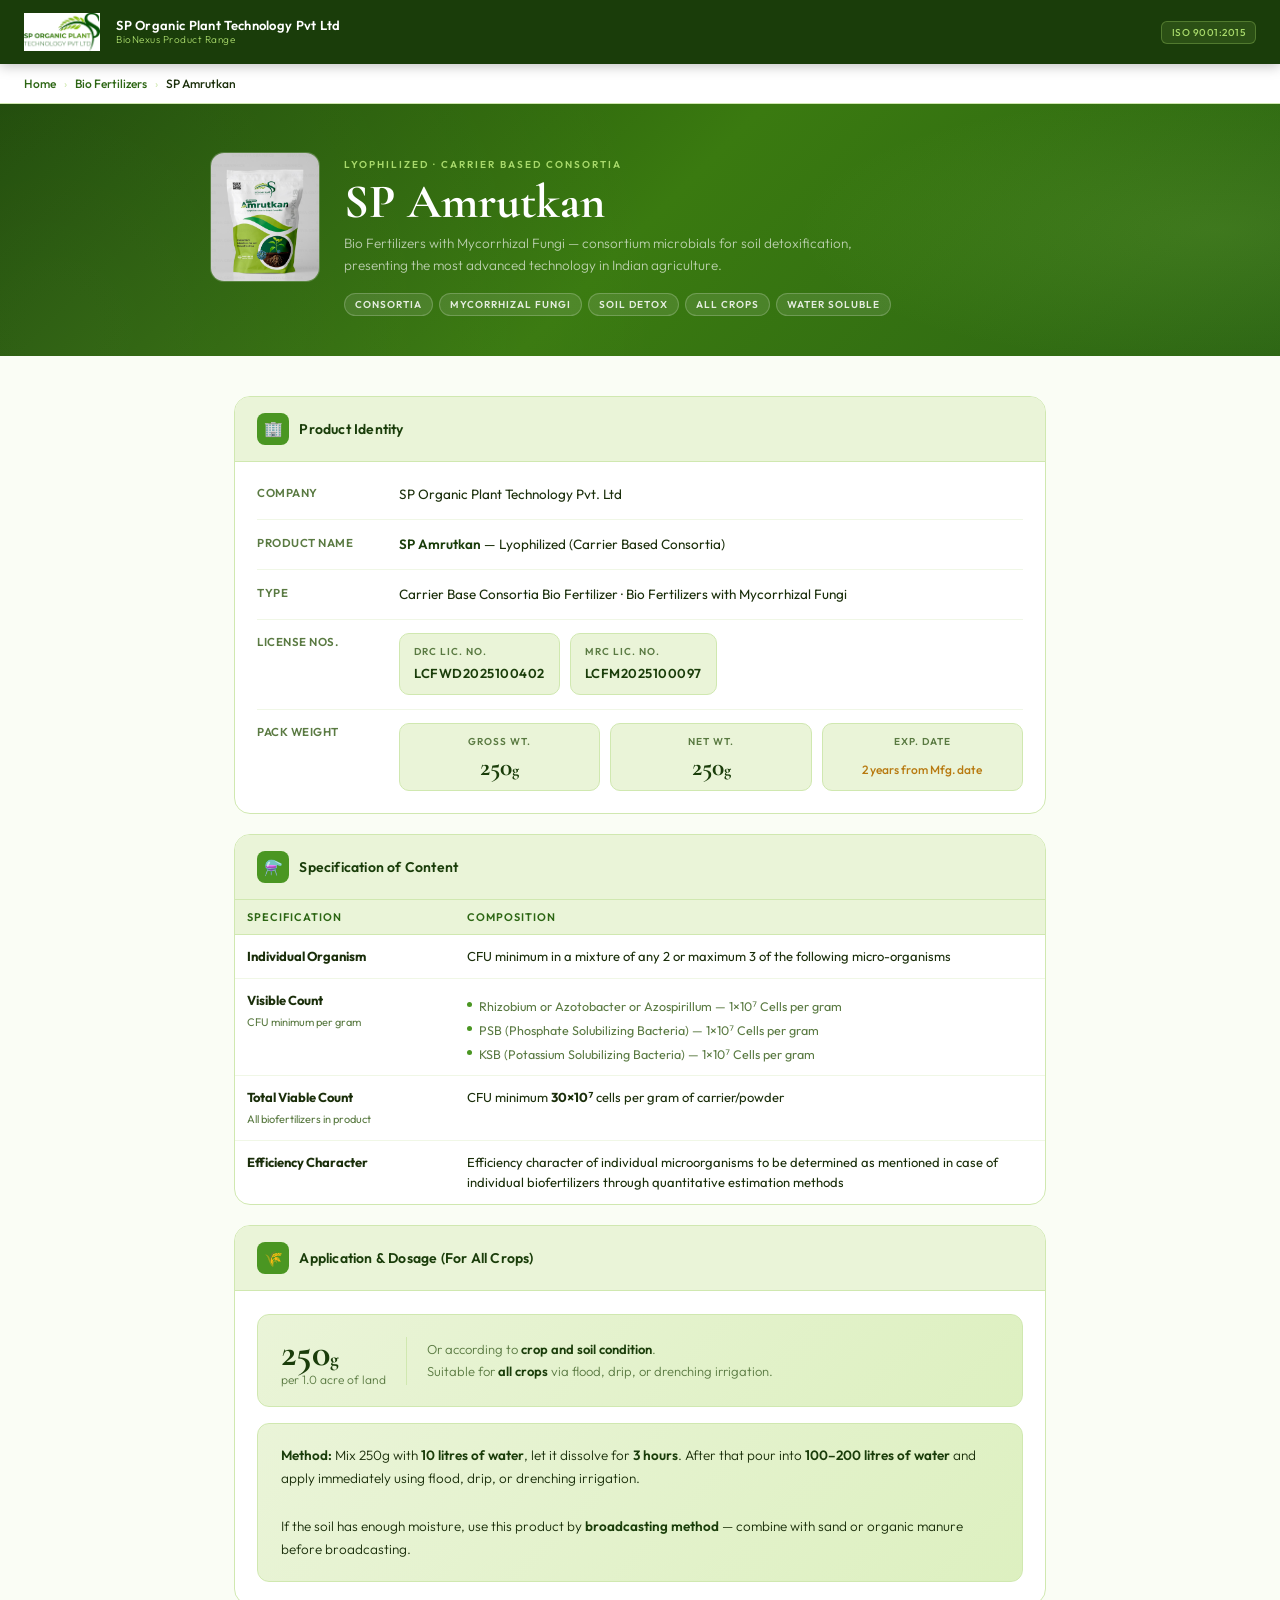
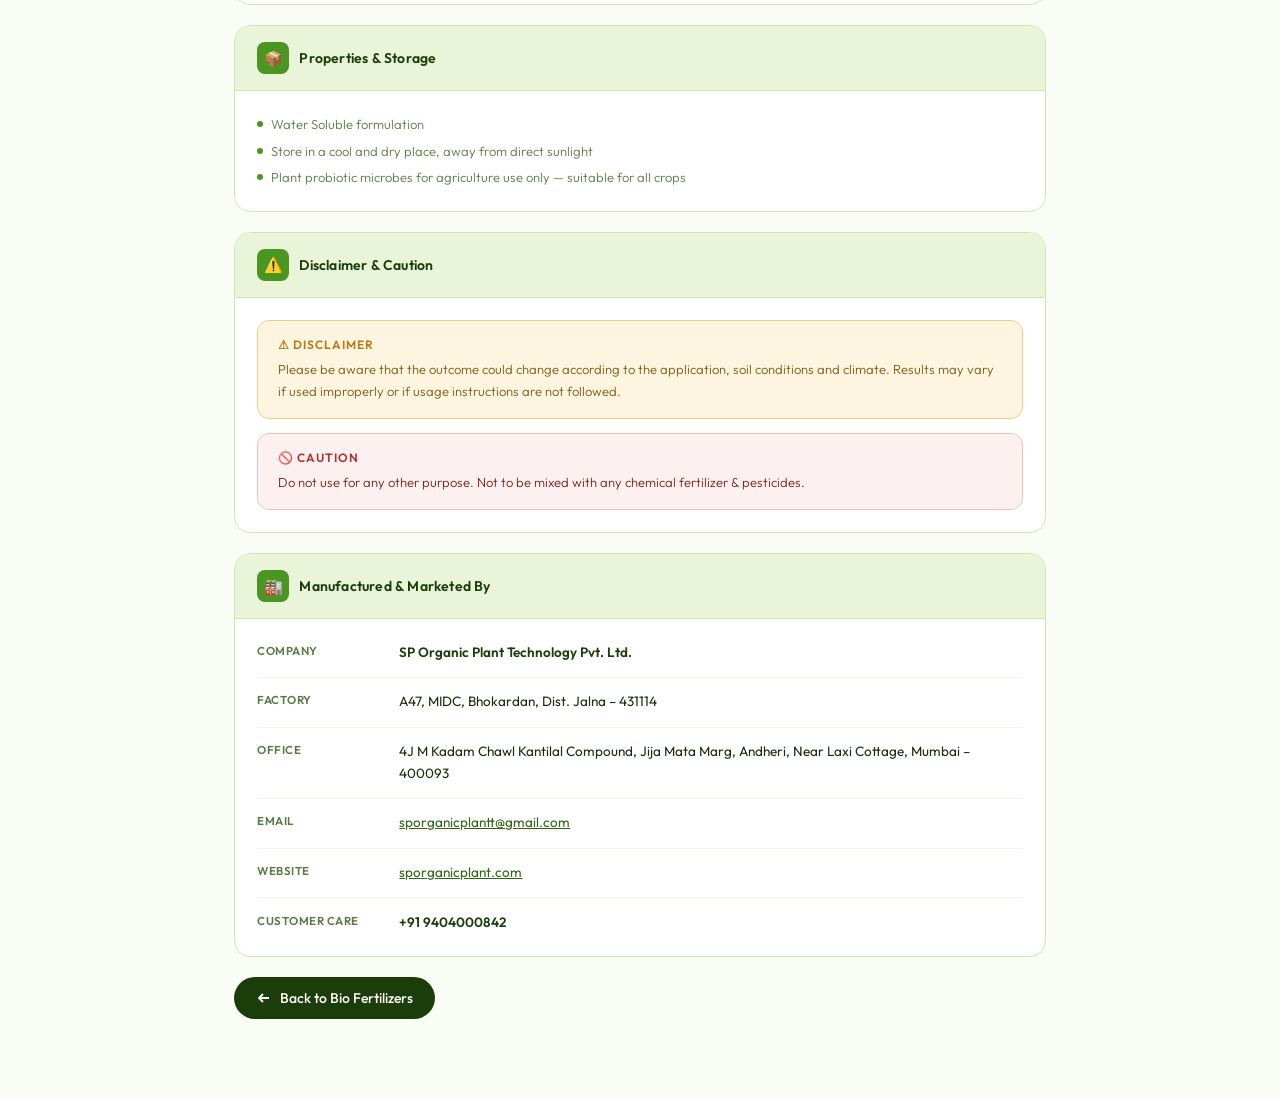
==== amrutkan.html @ eb38f760 "New files added Added new files asdadwfsgfbgdf" ====
<!DOCTYPE html>
<html lang="en">
<head>
<meta charset="UTF-8">
<meta name="viewport" content="width=device-width, initial-scale=1.0">
<title>SP Amrutkan – Lyophilized Carrier Based Consortia</title>
<link href="https://fonts.googleapis.com/css2?family=Cormorant+Garamond:wght@400;600;700&family=Outfit:wght@300;400;500;600&display=swap" rel="stylesheet">
<style>
*, *::before, *::after { box-sizing: border-box; margin: 0; padding: 0; }

:root {
  --green-dark: #1a3d0a;
  --green-mid: #2d6614;
  --green-bright: #4a9622;
  --green-light: #a8d96b;
  --green-pale: #eaf4d8;
  --teal: #0e6e56;
  --cream: #fafdf5;
  --white: #ffffff;
  --text: #1a2e0a;
  --text-muted: #5a7a42;
  --border: #d0e8b0;
  --amber: #b87a10;
  --amber-pale: #fef5e0;
  --amber-border: #f0d080;
  --red-pale: #fdf0f0;
  --red-border: #f0c0c0;
  --red: #b03030;
}

body { font-family: 'Outfit', sans-serif; background: var(--cream); color: var(--text); min-height: 100vh; }

/* HEADER */
.header {
  background: var(--green-dark); padding: 0 1.5rem;
  display: flex; align-items: center; gap: 1rem; height: 64px;
  position: sticky; top: 0; z-index: 100;
  box-shadow: 0 2px 12px rgba(0,0,0,0.25);
}
.header img.logo { height: 38px; width: auto; object-fit: contain; }
.header-text { flex: 1; }
.header-title { font-size: 13px; font-weight: 600; color: #fff; letter-spacing: 0.3px; line-height: 1.2; }
.header-sub { font-size: 10px; color: var(--green-light); letter-spacing: 0.5px; font-weight: 300; }
.iso-badge-small {
  background: rgba(168,217,107,0.12); border: 1px solid rgba(168,217,107,0.3);
  color: var(--green-light); font-size: 10px; font-weight: 500;
  padding: 4px 10px; border-radius: 6px; letter-spacing: 0.5px; white-space: nowrap;
}

/* BREADCRUMB */
.breadcrumb {
  background: var(--white); border-bottom: 1px solid var(--border);
  padding: 0.75rem 1.5rem; display: flex; align-items: center; gap: 8px;
  font-size: 12px; color: var(--text-muted);
}
.breadcrumb a { color: var(--green-mid); text-decoration: none; font-weight: 500; }
.breadcrumb a:hover { text-decoration: underline; }
.breadcrumb-sep { color: var(--border); }
.breadcrumb-current { color: var(--text); font-weight: 500; }

/* HERO — lime green theme matching Amrutkan bag */
.product-hero {
  background: linear-gradient(135deg, #1e4a08 0%, #3a7a10 50%, #2d6614 100%);
  padding: 3rem 1.5rem 2.5rem; position: relative; overflow: hidden;
}
.product-hero::before {
  content: ''; position: absolute; inset: 0;
  background-image:
    radial-gradient(ellipse 55% 90% at 95% 50%, rgba(168,217,107,0.12) 0%, transparent 60%),
    radial-gradient(circle at 5% 90%, rgba(255,255,255,0.04) 0%, transparent 50%);
}
.product-hero-inner {
  max-width: 860px; margin: 0 auto; position: relative;
  display: flex; align-items: flex-start; gap: 1.5rem; flex-wrap: wrap;
}
.hero-img-wrap {
  width: 110px; height: 130px; flex-shrink: 0;
  border-radius: 14px; overflow: hidden;
  border: 1px solid rgba(255,255,255,0.15);
  background: rgba(255,255,255,0.06);
}
.hero-img-wrap img { width: 100%; height: 100%; object-fit: cover; object-position: center top; }
.product-hero-text { flex: 1; min-width: 200px; }
.product-category { display: inline-block; font-size: 10px; font-weight: 600; letter-spacing: 2px; text-transform: uppercase; color: var(--green-light); margin-bottom: 6px; }
.product-hero h1 {
  font-family: 'Cormorant Garamond', serif;
  font-size: clamp(2rem, 5vw, 3rem); font-weight: 700;
  color: #fff; line-height: 1.05; margin-bottom: 6px;
}
.product-hero-sub { font-size: 13.5px; color: rgba(255,255,255,0.65); font-weight: 300; line-height: 1.6; max-width: 540px; margin-bottom: 1rem; }
.hero-tag-row { display: flex; flex-wrap: wrap; gap: 6px; }
.hero-tag {
  font-size: 10px; font-weight: 600; letter-spacing: 1px; text-transform: uppercase;
  padding: 4px 10px; border-radius: 999px;
  background: rgba(255,255,255,0.1); border: 1px solid rgba(255,255,255,0.2); color: rgba(255,255,255,0.85);
}

/* MAIN */
.main { max-width: 860px; margin: 0 auto; padding: 2.5rem 1.5rem 5rem; display: flex; flex-direction: column; gap: 1.25rem; }

/* DETAIL CARD */
.detail-card {
  background: var(--white); border: 1px solid var(--border); border-radius: 16px;
  overflow: hidden; animation: fadeUp 0.4s ease both;
}
.detail-card:nth-child(1) { animation-delay: 0.05s; }
.detail-card:nth-child(2) { animation-delay: 0.12s; }
.detail-card:nth-child(3) { animation-delay: 0.19s; }
.detail-card:nth-child(4) { animation-delay: 0.26s; }
.detail-card:nth-child(5) { animation-delay: 0.33s; }
.detail-card:nth-child(6) { animation-delay: 0.40s; }
.detail-card:nth-child(7) { animation-delay: 0.47s; }

.card-header {
  display: flex; align-items: center; gap: 10px;
  padding: 1rem 1.4rem; background: var(--green-pale); border-bottom: 1px solid var(--border);
}
.card-header-icon {
  width: 32px; height: 32px; border-radius: 8px; background: var(--green-bright);
  display: flex; align-items: center; justify-content: center; font-size: 15px; flex-shrink: 0;
}
.card-header h2 { font-size: 14px; font-weight: 600; color: var(--green-dark); letter-spacing: 0.2px; }
.card-body { padding: 1.4rem; }

/* INFO ROWS */
.info-row {
  display: flex; gap: 0.75rem; padding: 0.85rem 0;
  border-bottom: 1px solid #f0f7e6; align-items: flex-start;
}
.info-row:last-child { border-bottom: none; padding-bottom: 0; }
.info-row:first-child { padding-top: 0; }
.info-label {
  font-size: 11.5px; font-weight: 600; color: var(--text-muted);
  letter-spacing: 0.5px; text-transform: uppercase;
  min-width: 130px; flex-shrink: 0; padding-top: 1px;
}
.info-value { font-size: 13.5px; color: var(--text); font-weight: 400; line-height: 1.6; flex: 1; }
.info-value strong { font-weight: 600; color: var(--green-dark); }

/* LICENSE BADGES */
.lic-row { display: flex; flex-wrap: wrap; gap: 10px; }
.lic-badge {
  display: flex; flex-direction: column;
  background: var(--green-pale); border: 1px solid var(--border); border-radius: 10px; padding: 10px 14px;
}
.lic-badge-label { font-size: 10px; font-weight: 600; color: var(--text-muted); letter-spacing: 1px; text-transform: uppercase; margin-bottom: 3px; }
.lic-badge-val { font-size: 13px; font-weight: 600; color: var(--green-dark); letter-spacing: 0.5px; }

/* WEIGHT BADGES */
.weight-row { display: flex; flex-wrap: wrap; gap: 10px; }
.weight-badge {
  flex: 1; min-width: 120px; background: var(--green-pale);
  border: 1px solid var(--border); border-radius: 10px; padding: 10px 14px; text-align: center;
}
.weight-badge-label { font-size: 10px; font-weight: 600; color: var(--text-muted); letter-spacing: 1px; text-transform: uppercase; margin-bottom: 4px; }
.weight-badge-val { font-family: 'Cormorant Garamond', serif; font-size: 1.6rem; font-weight: 700; color: var(--green-dark); line-height: 1; }

/* SPEC TABLE */
.spec-table { width: 100%; border-collapse: collapse; font-size: 13px; }
.spec-table thead tr { background: var(--green-pale); }
.spec-table th {
  padding: 10px 12px; text-align: left; font-size: 11px; font-weight: 600;
  color: var(--green-mid); letter-spacing: 1px; text-transform: uppercase;
  border-bottom: 1px solid var(--border);
}
.spec-table td { padding: 11px 12px; border-bottom: 1px solid #f0f7e6; color: var(--text); vertical-align: top; line-height: 1.6; }
.spec-table tbody tr:last-child td { border-bottom: none; }
.spec-table tbody tr:hover td { background: #f5fbec; }

/* CFU sub-bullets */
.cfu-list { list-style: none; margin-top: 6px; display: flex; flex-direction: column; gap: 4px; }
.cfu-list li { display: flex; align-items: flex-start; gap: 7px; font-size: 12.5px; color: var(--text-muted); }
.cfu-list li::before { content: ''; width: 5px; height: 5px; border-radius: 50%; background: var(--green-bright); flex-shrink: 0; margin-top: 6px; }

/* APPLICATION BOX */
.app-box {
  background: linear-gradient(135deg, var(--green-pale), #ddf0c0);
  border: 1px solid var(--border); border-radius: 12px;
  padding: 1.2rem 1.4rem; line-height: 1.75;
  font-size: 13.5px; color: var(--text); font-weight: 300;
}
.app-box strong { font-weight: 600; color: var(--green-dark); }

/* DOSE HIGHLIGHT */
.dose-highlight {
  background: linear-gradient(135deg, var(--green-pale), #ddf0c0);
  border: 1px solid var(--border); border-radius: 12px;
  padding: 1.2rem 1.4rem; display: flex; align-items: center; gap: 1.25rem; flex-wrap: wrap;
}
.dose-num { font-family: 'Cormorant Garamond', serif; font-size: 2.4rem; font-weight: 700; color: var(--green-dark); line-height: 1; }
.dose-unit { font-size: 12px; color: var(--text-muted); font-weight: 300; }
.dose-divider { width: 1px; height: 48px; background: var(--border); flex-shrink: 0; }
.dose-detail { font-size: 13px; color: var(--text-muted); line-height: 1.65; font-weight: 300; flex: 1; }
.dose-detail strong { color: var(--green-dark); font-weight: 600; }

/* NOTICES */
.notice { border-radius: 12px; padding: 1rem 1.25rem; }
.notice + .notice { margin-top: 0.85rem; }
.notice-title { font-size: 12px; font-weight: 600; letter-spacing: 1px; text-transform: uppercase; margin-bottom: 6px; }
.notice-body { font-size: 13px; font-weight: 300; line-height: 1.7; }
.notice.amber { background: var(--amber-pale); border: 1px solid var(--amber-border); }
.notice.amber .notice-title { color: var(--amber); }
.notice.amber .notice-body { color: #7a5a10; }
.notice.red { background: var(--red-pale); border: 1px solid var(--red-border); }
.notice.red .notice-title { color: var(--red); }
.notice.red .notice-body { color: #7a2020; }

/* BULLET LIST */
.bullet-list { list-style: none; display: flex; flex-direction: column; gap: 6px; }
.bullet-list li { display: flex; align-items: flex-start; gap: 8px; font-size: 13px; font-weight: 300; color: var(--text-muted); line-height: 1.6; }
.bullet-list li::before { content: ''; width: 6px; height: 6px; border-radius: 50%; background: var(--green-bright); flex-shrink: 0; margin-top: 7px; }

/* BACK BTN */
.back-btn {
  display: inline-flex; align-items: center; gap: 8px;
  background: var(--green-dark); color: #fff;
  font-size: 14px; font-weight: 500;
  padding: 12px 22px; border-radius: 999px; text-decoration: none;
  transition: background 0.2s, transform 0.2s; align-self: flex-start;
}
.back-btn:hover { background: var(--green-mid); transform: translateX(-2px); }
.back-btn svg { width: 16px; height: 16px; }

@keyframes fadeUp {
  from { opacity: 0; transform: translateY(14px); }
  to { opacity: 1; transform: translateY(0); }
}

/* MOBILE */
@media (max-width: 600px) {
  .header { height: auto; padding: 0.75rem 1rem; }
  .iso-badge-small { display: none; }
  .product-hero { padding: 2rem 1rem 1.75rem; }
  .hero-img-wrap { width: 80px; height: 95px; }
  .info-row { flex-direction: column; gap: 3px; }
  .info-label { min-width: unset; }
  .dose-divider { display: none; }
  .dose-highlight { flex-direction: column; align-items: flex-start; gap: 0.5rem; }
  .lic-row { flex-direction: column; }
  .main { padding: 1.5rem 1rem 4rem; }
}
</style>
</head>
<body>

<!-- HEADER -->
<header class="header">
  <img src="logo.png" class="logo" alt="SP Organic Plant Technology Logo" />
  <div class="header-text">
    <div class="header-title">SP Organic Plant Technology Pvt Ltd</div>
    <div class="header-sub">BioNexus Product Range</div>
  </div>
  <div class="iso-badge-small">ISO 9001:2015</div>
</header>

<!-- BREADCRUMB -->
<div class="breadcrumb">
  <a href="index.html">Home</a>
  <span class="breadcrumb-sep">›</span>
  <a href="humi_gold.html">Bio Fertilizers</a>
  <span class="breadcrumb-sep">›</span>
  <span class="breadcrumb-current">SP Amrutkan</span>
</div>

<!-- HERO -->
<div class="product-hero">
  <div class="product-hero-inner">
    <div class="hero-img-wrap">
      <img src="amrutkan.jpeg" alt="SP Amrutkan Lyophilized Consortia bag" />
    </div>
    <div class="product-hero-text">
      <div class="product-category">Lyophilized · Carrier Based Consortia</div>
      <h1>SP Amrutkan</h1>
      <p class="product-hero-sub">Bio Fertilizers with Mycorrhizal Fungi — consortium microbials for soil detoxification, presenting the most advanced technology in Indian agriculture.</p>
      <div class="hero-tag-row">
        <span class="hero-tag">Consortia</span>
        <span class="hero-tag">Mycorrhizal Fungi</span>
        <span class="hero-tag">Soil Detox</span>
        <span class="hero-tag">All Crops</span>
        <span class="hero-tag">Water Soluble</span>
      </div>
    </div>
  </div>
</div>

<main class="main">

  <!-- PRODUCT IDENTITY -->
  <div class="detail-card">
    <div class="card-header">
      <div class="card-header-icon">🏢</div>
      <h2>Product Identity</h2>
    </div>
    <div class="card-body">
      <div class="info-row">
        <span class="info-label">Company</span>
        <span class="info-value">SP Organic Plant Technology Pvt. Ltd</span>
      </div>
      <div class="info-row">
        <span class="info-label">Product Name</span>
        <span class="info-value"><strong>SP Amrutkan</strong> — Lyophilized (Carrier Based Consortia)</span>
      </div>
      <div class="info-row">
        <span class="info-label">Type</span>
        <span class="info-value">Carrier Base Consortia Bio Fertilizer · Bio Fertilizers with Mycorrhizal Fungi</span>
      </div>
      <div class="info-row">
        <span class="info-label">License Nos.</span>
        <span class="info-value">
          <div class="lic-row">
            <div class="lic-badge">
              <span class="lic-badge-label">DRC Lic. No.</span>
              <span class="lic-badge-val">LCFWD2025100402</span>
            </div>
            <div class="lic-badge">
              <span class="lic-badge-label">MRC Lic. No.</span>
              <span class="lic-badge-val">LCFM2025100097</span>
            </div>
          </div>
        </span>
      </div>
      <div class="info-row">
        <span class="info-label">Pack Weight</span>
        <span class="info-value">
          <div class="weight-row">
            <div class="weight-badge">
              <div class="weight-badge-label">Gross Wt.</div>
              <div class="weight-badge-val">250<span style="font-size:1rem;">g</span></div>
            </div>
            <div class="weight-badge">
              <div class="weight-badge-label">Net Wt.</div>
              <div class="weight-badge-val">250<span style="font-size:1rem;">g</span></div>
            </div>
            <div class="weight-badge">
              <div class="weight-badge-label">Exp. Date</div>
              <div style="font-size:12px; color:var(--amber); font-weight:500; padding-top:6px;">2 years from Mfg. date</div>
            </div>
          </div>
        </span>
      </div>
    </div>
  </div>

  <!-- SPECIFICATION OF CONTENT -->
  <div class="detail-card">
    <div class="card-header">
      <div class="card-header-icon">⚗️</div>
      <h2>Specification of Content</h2>
    </div>
    <div class="card-body" style="padding: 0;">
      <table class="spec-table">
        <thead>
          <tr>
            <th style="width: 220px;">Specification</th>
            <th>Composition</th>
          </tr>
        </thead>
        <tbody>
          <tr>
            <td><strong>Individual Organism</strong></td>
            <td>CFU minimum in a mixture of any 2 or maximum 3 of the following micro-organisms</td>
          </tr>
          <tr>
            <td><strong>Visible Count</strong><br><span style="font-size:11px;color:var(--text-muted);">CFU minimum per gram</span></td>
            <td>
              <ul class="cfu-list">
                <li>Rhizobium or Azotobacter or Azospirillum — 1×10⁷ Cells per gram</li>
                <li>PSB (Phosphate Solubilizing Bacteria) — 1×10⁷ Cells per gram</li>
                <li>KSB (Potassium Solubilizing Bacteria) — 1×10⁷ Cells per gram</li>
              </ul>
            </td>
          </tr>
          <tr>
            <td><strong>Total Viable Count</strong><br><span style="font-size:11px;color:var(--text-muted);">All biofertilizers in product</span></td>
            <td>CFU minimum <strong>30×10⁷</strong> cells per gram of carrier/powder</td>
          </tr>
          <tr>
            <td><strong>Efficiency Character</strong></td>
            <td>Efficiency character of individual microorganisms to be determined as mentioned in case of individual biofertilizers through quantitative estimation methods</td>
          </tr>
        </tbody>
      </table>
    </div>
  </div>

  <!-- APPLICATION & DOSAGE -->
  <div class="detail-card">
    <div class="card-header">
      <div class="card-header-icon">🌾</div>
      <h2>Application &amp; Dosage (For All Crops)</h2>
    </div>
    <div class="card-body" style="display:flex; flex-direction:column; gap:1rem;">
      <div class="dose-highlight">
        <div>
          <div class="dose-num">250<span style="font-size:1.2rem;">g</span></div>
          <div class="dose-unit">per 1.0 acre of land</div>
        </div>
        <div class="dose-divider"></div>
        <div class="dose-detail">
          Or according to <strong>crop and soil condition</strong>.<br>
          Suitable for <strong>all crops</strong> via flood, drip, or drenching irrigation.
        </div>
      </div>
      <div class="app-box">
        <strong>Method:</strong> Mix 250g with <strong>10 litres of water</strong>, let it dissolve for <strong>3 hours</strong>. After that pour into <strong>100–200 litres of water</strong> and apply immediately using flood, drip, or drenching irrigation.<br><br>
        If the soil has enough moisture, use this product by <strong>broadcasting method</strong> — combine with sand or organic manure before broadcasting.
      </div>
    </div>
  </div>

  <!-- STORAGE & PROPERTIES -->
  <div class="detail-card">
    <div class="card-header">
      <div class="card-header-icon">📦</div>
      <h2>Properties &amp; Storage</h2>
    </div>
    <div class="card-body">
      <ul class="bullet-list">
        <li>Water Soluble formulation</li>
        <li>Store in a cool and dry place, away from direct sunlight</li>
        <li>Plant probiotic microbes for agriculture use only — suitable for all crops</li>
      </ul>
    </div>
  </div>

  <!-- DISCLAIMER & CAUTION -->
  <div class="detail-card">
    <div class="card-header">
      <div class="card-header-icon">⚠️</div>
      <h2>Disclaimer &amp; Caution</h2>
    </div>
    <div class="card-body">
      <div class="notice amber">
        <div class="notice-title">⚠ Disclaimer</div>
        <div class="notice-body">Please be aware that the outcome could change according to the application, soil conditions and climate. Results may vary if used improperly or if usage instructions are not followed.</div>
      </div>
      <div class="notice red">
        <div class="notice-title">🚫 Caution</div>
        <div class="notice-body">Do not use for any other purpose. Not to be mixed with any chemical fertilizer &amp; pesticides.</div>
      </div>
    </div>
  </div>

  <!-- MANUFACTURER -->
  <div class="detail-card">
    <div class="card-header">
      <div class="card-header-icon">🏭</div>
      <h2>Manufactured &amp; Marketed By</h2>
    </div>
    <div class="card-body">
      <div class="info-row" style="padding-top:0;">
        <span class="info-label">Company</span>
        <span class="info-value"><strong>SP Organic Plant Technology Pvt. Ltd.</strong></span>
      </div>
      <div class="info-row">
        <span class="info-label">Factory</span>
        <span class="info-value">A47, MIDC, Bhokardan, Dist. Jalna – 431114</span>
      </div>
      <div class="info-row">
        <span class="info-label">Office</span>
        <span class="info-value">4J M Kadam Chawl Kantilal Compound, Jija Mata Marg, Andheri, Near Laxi Cottage, Mumbai – 400093</span>
      </div>
      <div class="info-row">
        <span class="info-label">Email</span>
        <span class="info-value"><a href="mailto:sporganicplantt@gmail.com" style="color:var(--green-mid);">sporganicplantt@gmail.com</a></span>
      </div>
      <div class="info-row">
        <span class="info-label">Website</span>
        <span class="info-value"><a href="http://sporganicplant.com" target="_blank" style="color:var(--green-mid);">sporganicplant.com</a></span>
      </div>
      <div class="info-row" style="padding-bottom:0; border:none;">
        <span class="info-label">Customer Care</span>
        <span class="info-value"><strong>+91 9404000842</strong></span>
      </div>
    </div>
  </div>

  <!-- BACK -->
  <a href="humi_gold.html" class="back-btn">
    <svg viewBox="0 0 16 16" fill="none" stroke="currentColor" stroke-width="1.8"><path d="M13 8H3M7 4l-4 4 4 4"/></svg>
    Back to Bio Fertilizers
  </a>

</main>
</body>
</html>
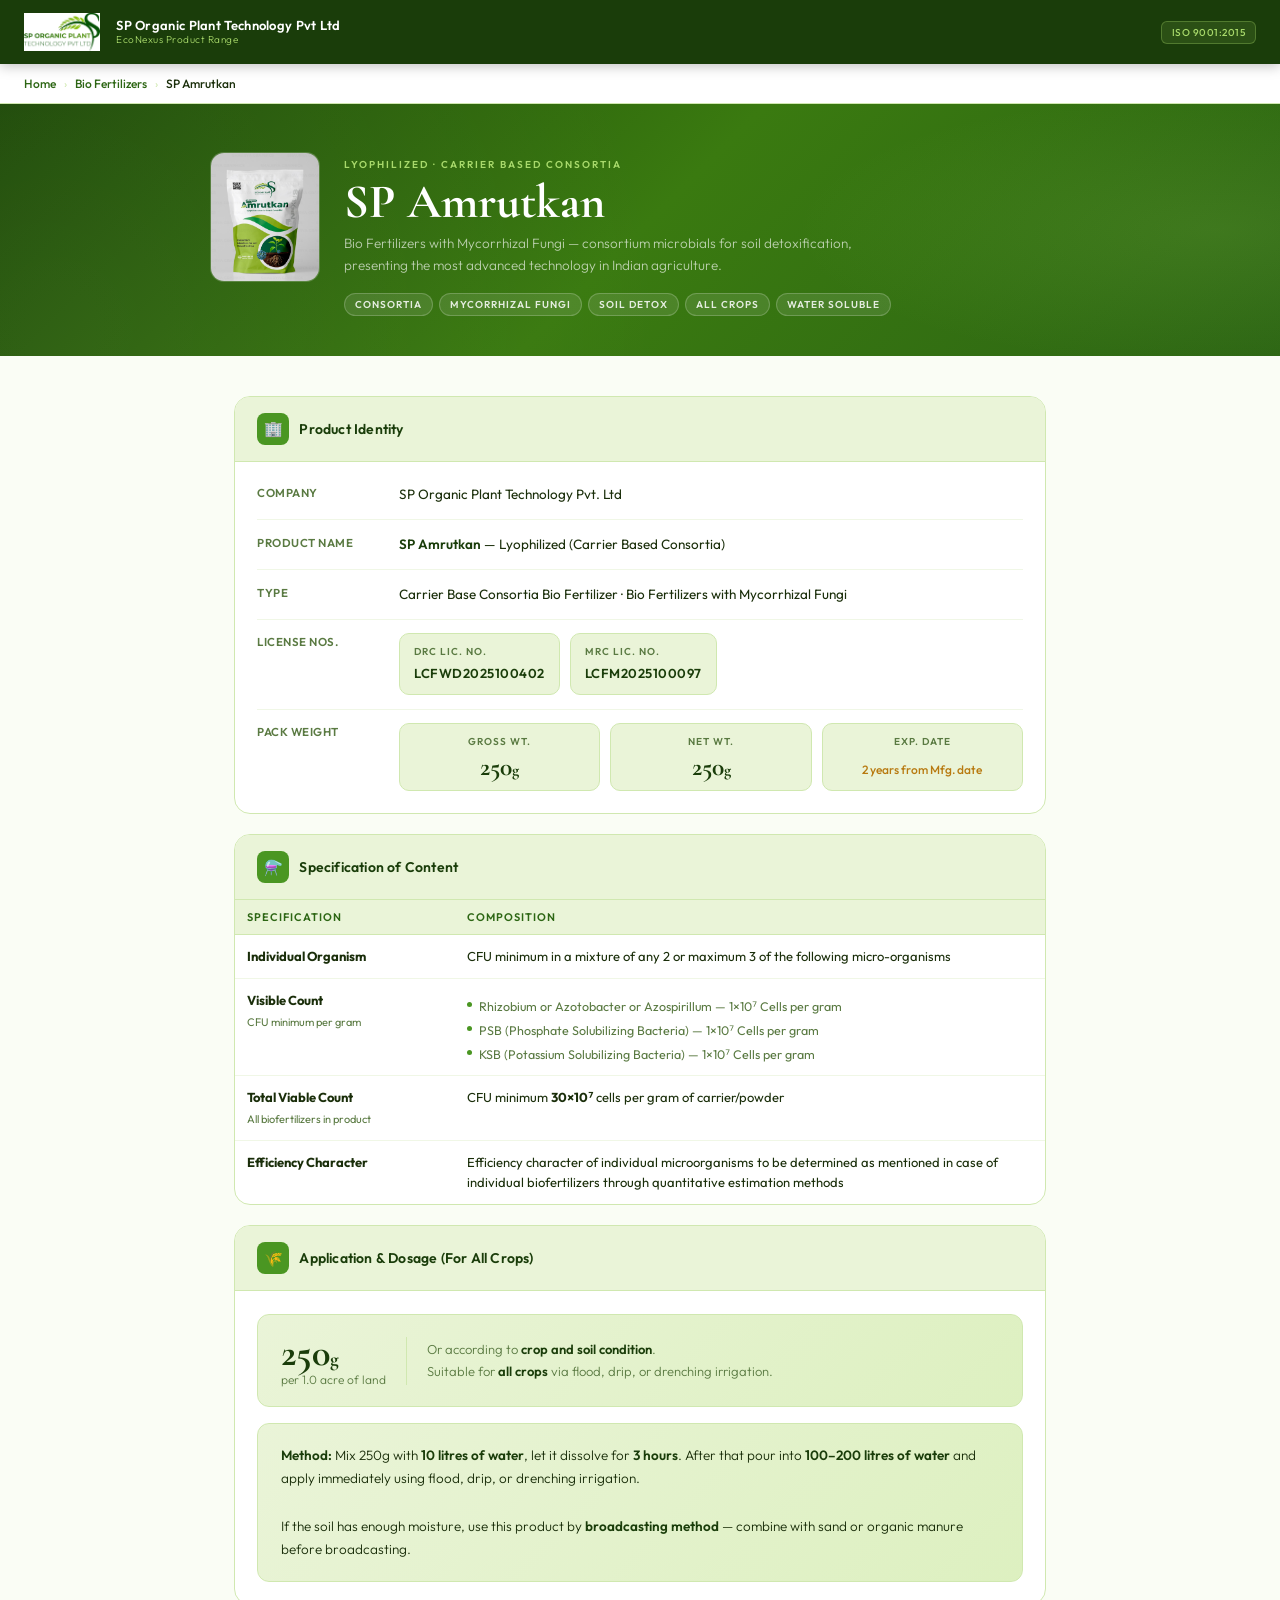
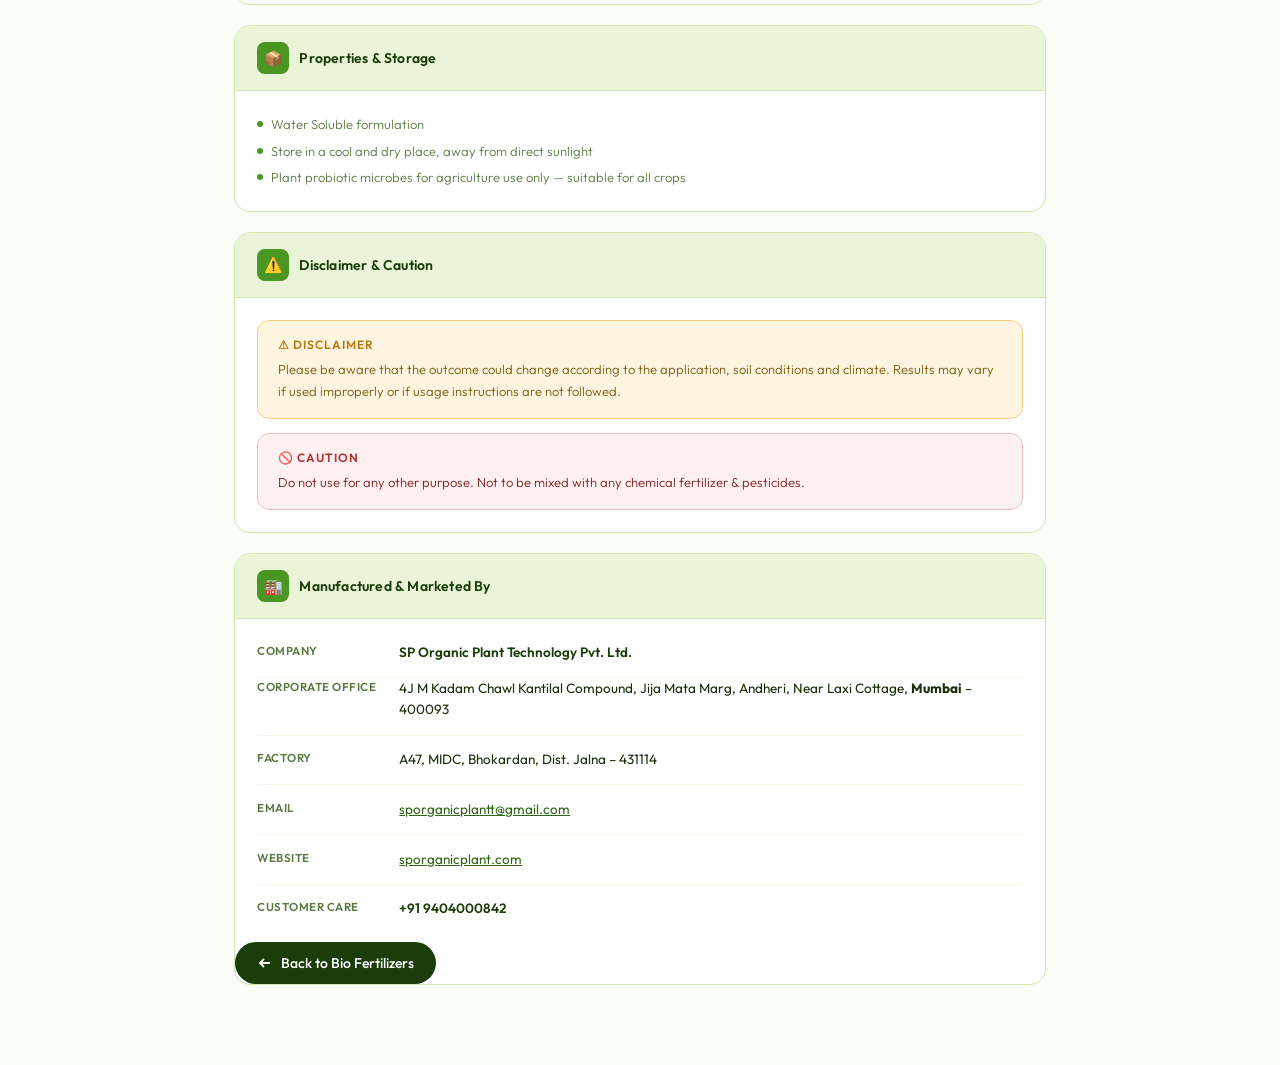
==== commit 1b1a7409: "U[pdate" ====
--- a/amrutkan.html
+++ b/amrutkan.html
@@ -248,7 +248,7 @@
   <img src="logo.png" class="logo" alt="SP Organic Plant Technology Logo" />
   <div class="header-text">
     <div class="header-title">SP Organic Plant Technology Pvt Ltd</div>
-    <div class="header-sub">BioNexus Product Range</div>
+    <div class="header-sub">EcoNexus Product Range</div>
   </div>
   <div class="iso-badge-small">ISO 9001:2015</div>
 </header>
@@ -452,14 +452,16 @@
         <span class="info-label">Company</span>
         <span class="info-value"><strong>SP Organic Plant Technology Pvt. Ltd.</strong></span>
       </div>
+      <div>
+        <div class="info-row">
+        <span class="info-label">Corporate Office</span>
+        <span class="info-value">4J M Kadam Chawl Kantilal Compound, Jija Mata Marg, Andheri, Near Laxi Cottage, <b>Mumbai</b> – 400093</span>
+      </div>
       <div class="info-row">
         <span class="info-label">Factory</span>
         <span class="info-value">A47, MIDC, Bhokardan, Dist. Jalna – 431114</span>
       </div>
-      <div class="info-row">
-        <span class="info-label">Office</span>
-        <span class="info-value">4J M Kadam Chawl Kantilal Compound, Jija Mata Marg, Andheri, Near Laxi Cottage, Mumbai – 400093</span>
-      </div>
+      
       <div class="info-row">
         <span class="info-label">Email</span>
         <span class="info-value"><a href="mailto:sporganicplantt@gmail.com" style="color:var(--green-mid);">sporganicplantt@gmail.com</a></span>
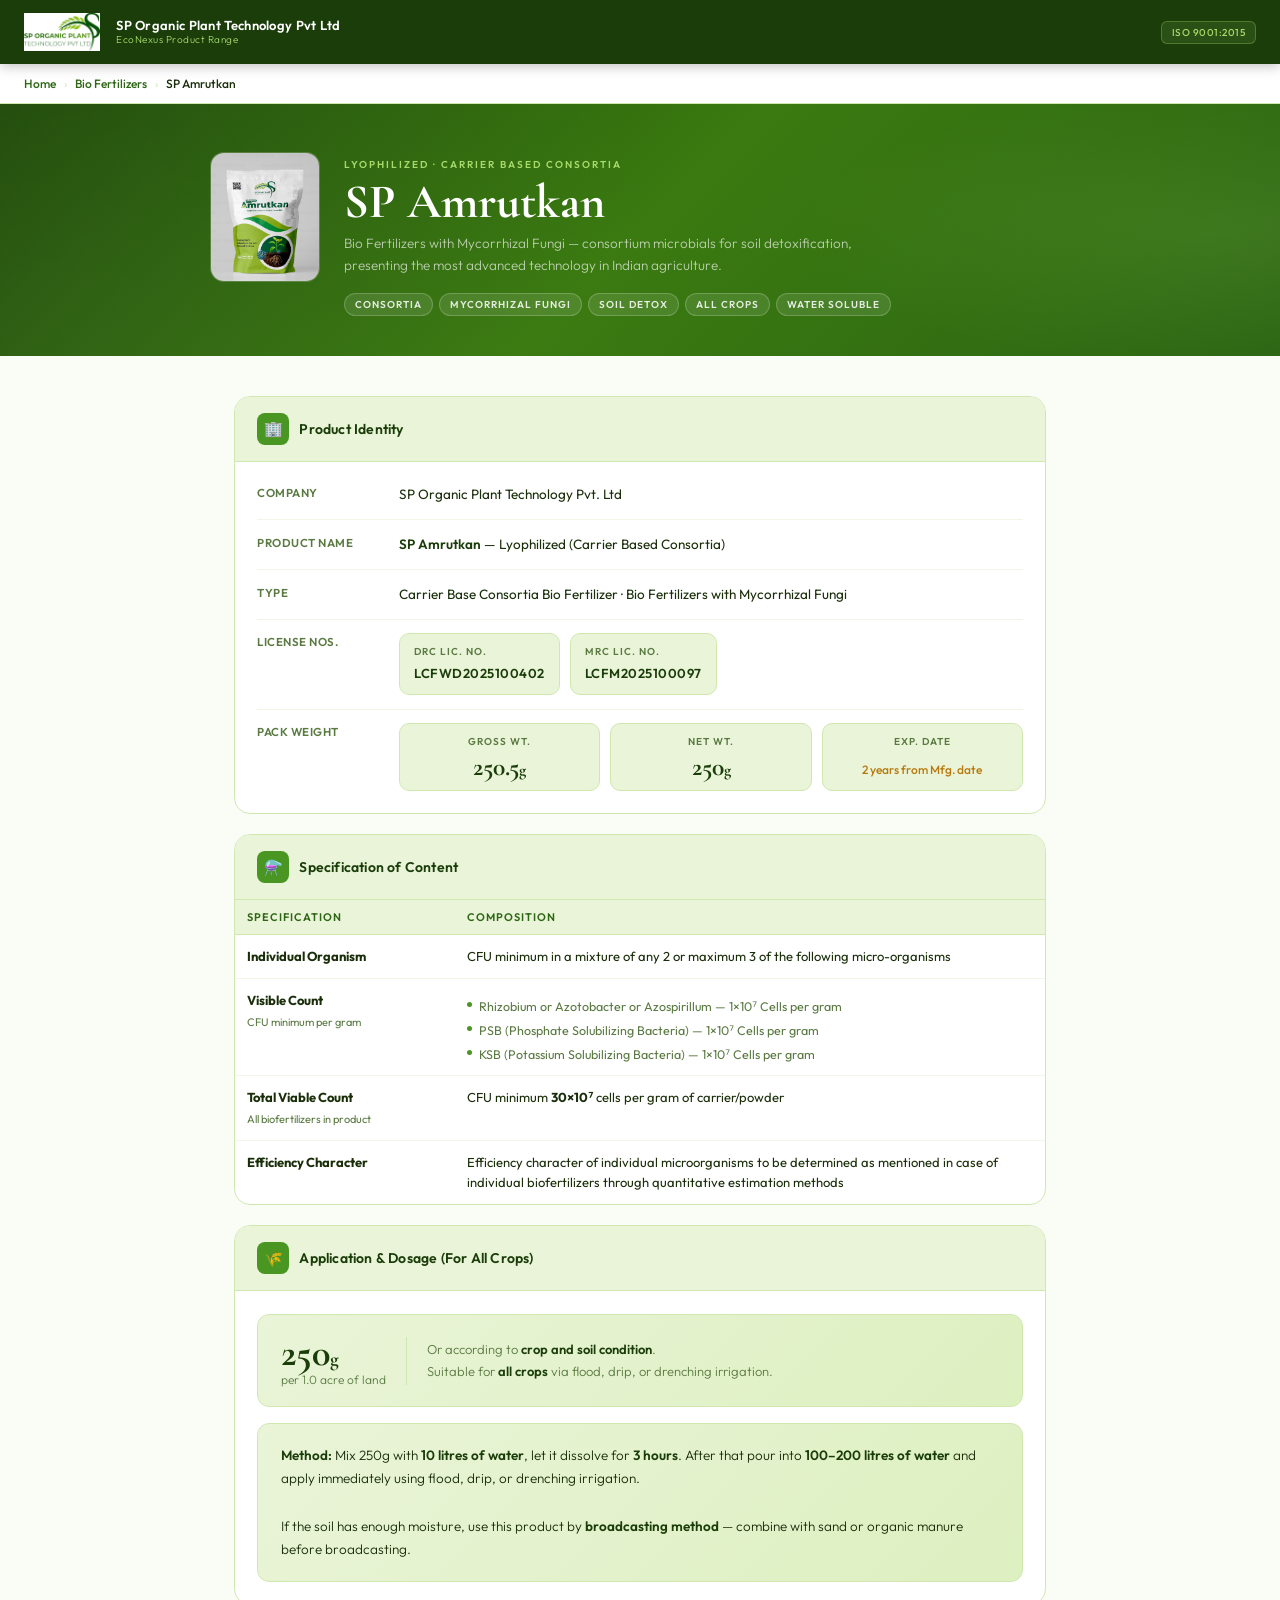
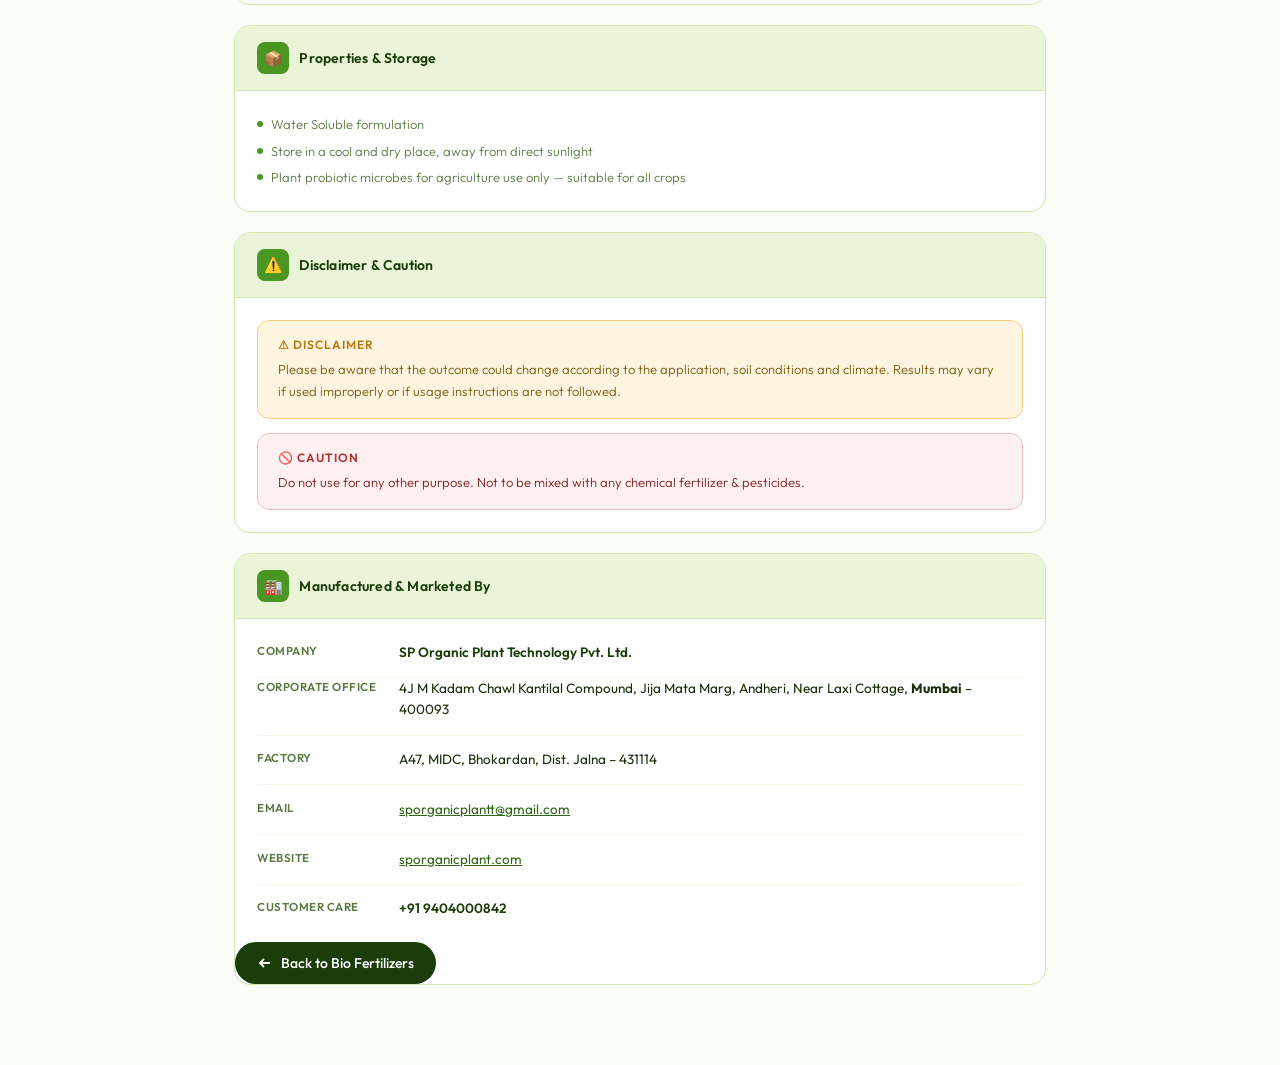
==== commit fb7fe70e: "back page added back page added" ====
--- a/amrutkan.html
+++ b/amrutkan.html
@@ -257,7 +257,7 @@
 <div class="breadcrumb">
   <a href="index.html">Home</a>
   <span class="breadcrumb-sep">›</span>
-  <a href="humi_gold.html">Bio Fertilizers</a>
+  <a href="biofertilizers.html">Bio Fertilizers</a>
   <span class="breadcrumb-sep">›</span>
   <span class="breadcrumb-current">SP Amrutkan</span>
 </div>
@@ -325,7 +325,7 @@
           <div class="weight-row">
             <div class="weight-badge">
               <div class="weight-badge-label">Gross Wt.</div>
-              <div class="weight-badge-val">250<span style="font-size:1rem;">g</span></div>
+              <div class="weight-badge-val">250.5<span style="font-size:1rem;">g</span></div>
             </div>
             <div class="weight-badge">
               <div class="weight-badge-label">Net Wt.</div>
@@ -478,7 +478,7 @@
   </div>
 
   <!-- BACK -->
-  <a href="humi_gold.html" class="back-btn">
+  <a href="biofertilizers.html" class="back-btn">
     <svg viewBox="0 0 16 16" fill="none" stroke="currentColor" stroke-width="1.8"><path d="M13 8H3M7 4l-4 4 4 4"/></svg>
     Back to Bio Fertilizers
   </a>
